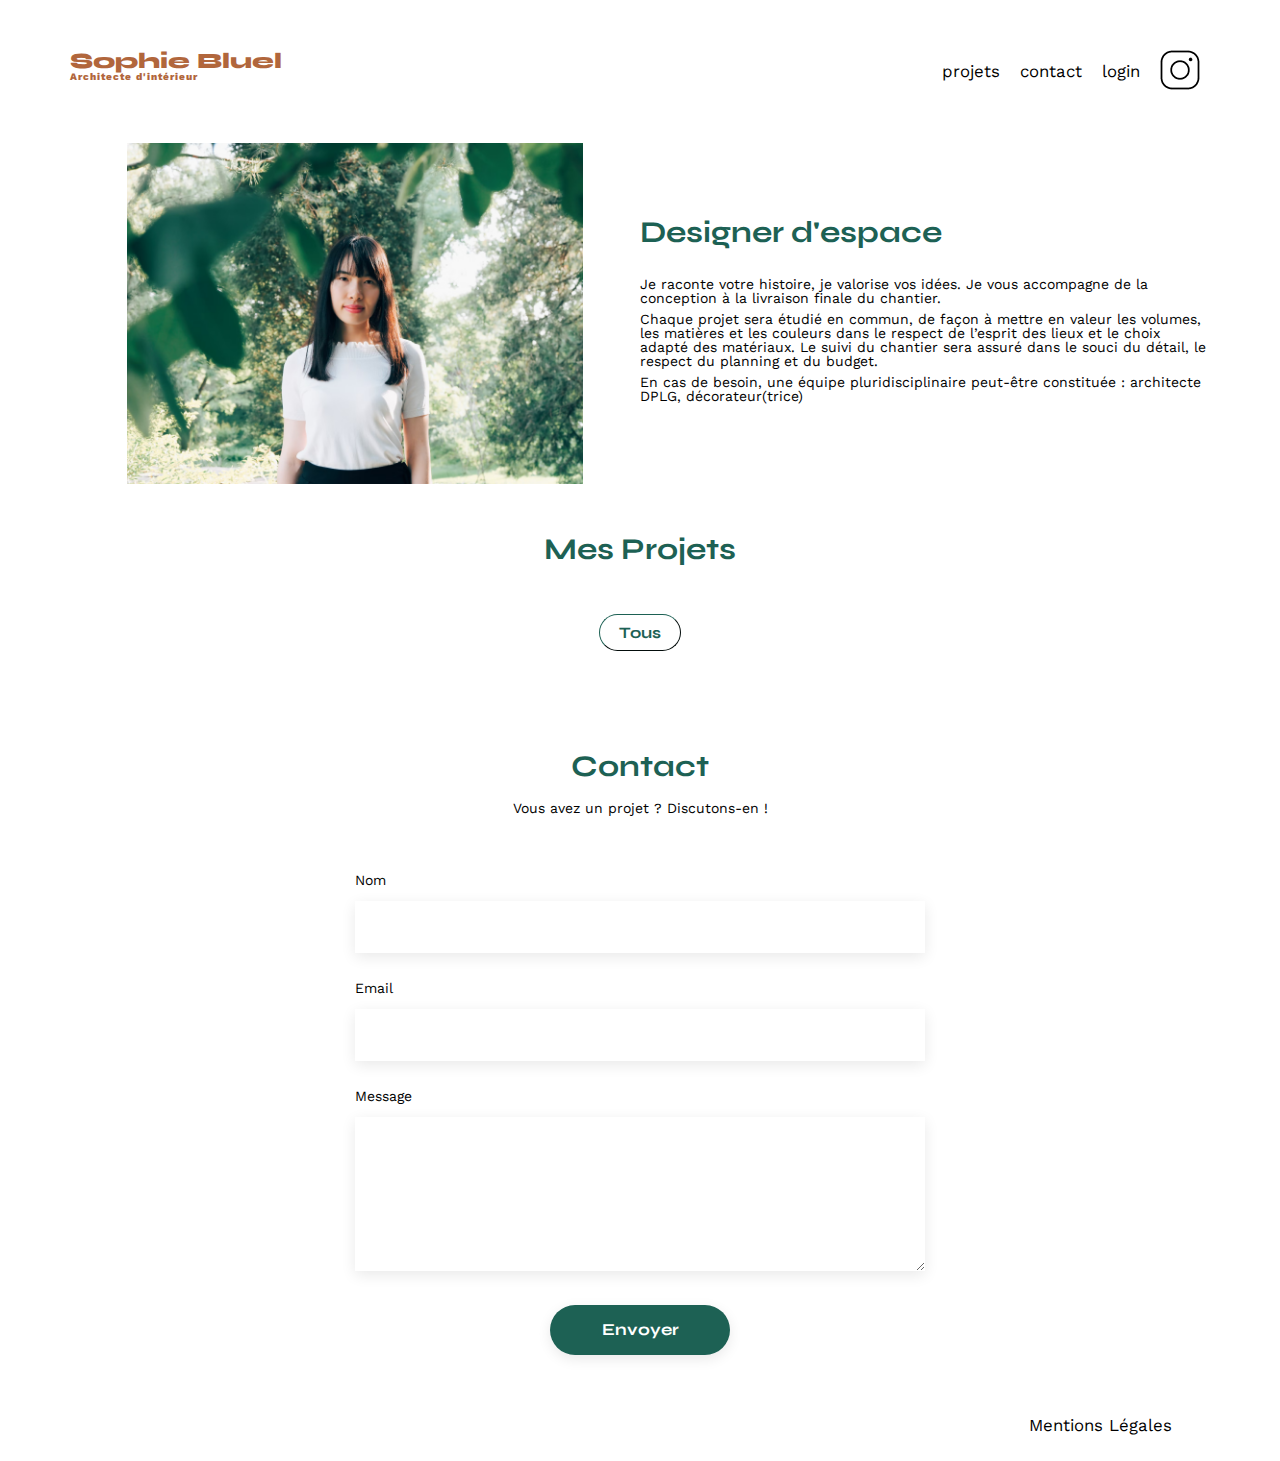
==== FrontEnd/index.html @ 41540726 "mise en marche des bouton de filtres" ====
<!DOCTYPE html>
<html lang="fr">
<head>
	<meta charset="UTF-8">
	<title>Sophie Bluel - Architecte d'intérieur</title>
	<meta name="viewport" content="width=device-width, initial-scale=1.0">
	<link rel="preconnect" href="https://fonts.googleapis.com">
	<link rel="preconnect" href="https://fonts.gstatic.com" crossorigin>
	<link href="https://fonts.googleapis.com/css2?family=Syne:wght@700;800&family=Work+Sans&display=swap" rel="stylesheet">
	<meta name="description" content="">
	<link rel="stylesheet" href="./assets/style.css">
</head>
<body>
<header>
	<h1>Sophie Bluel <span>Architecte d'intérieur</span></h1>
	<nav>
		<ul>
			<li>projets</li>
			<li>contact</li>
			<li>login</li>
			<li><img src="./assets/icons/instagram.png" alt="Instagram"></li>
		</ul>
	</nav>
</header>
<main>
	<section id="introduction">
		<figure>
			<img src="./assets/images/sophie-bluel.png" alt="">
		</figure>
		<article>
			<h2>Designer d'espace</h2>
			<p>Je raconte votre histoire, je valorise vos idées. Je vous accompagne de la conception à la livraison finale du chantier.</p>
			<p>Chaque projet sera étudié en commun, de façon à mettre en valeur les volumes, les matières et les couleurs dans le respect de l’esprit des lieux et le choix adapté des matériaux. Le suivi du chantier sera assuré dans le souci du détail, le respect du planning et du budget.</p>
			<p>En cas de besoin, une équipe pluridisciplinaire peut-être constituée : architecte DPLG, décorateur(trice)</p>
		</article>
	</section>
	<section id="portfolio">
		<h2>Mes Projets</h2>
		<div class="filters"><button class="btn" id="all" data-category-id="">Tous</button></div>
		<div class="gallery"></div>
	</section>
	<section id="contact">
		<h2>Contact</h2>
		<p>Vous avez un projet ? Discutons-en !</p>
		<form action="#" method="post">
			<label for="name">Nom</label>
			<input type="text" name="name" id="name">
			<label for="email">Email</label>
			<input type="email" name="email" id="email">
			<label for="message">Message</label>
			<textarea name="message" id="message" cols="30" rows="10"></textarea>
			<input type="submit" value="Envoyer">
		</form>
	</section>
</main>

<footer>
	<nav>
		<ul>
			<li>Mentions Légales</li>
		</ul>
	</nav>
</footer>
<script src="assets/js/script.js"></script>
</body>
</html>
---- FrontEnd/assets/style.css ----
/* http://meyerweb.com/eric/tools/css/reset/
   v2.0 | 20110126
   License: none (public domain)
*/

html, body, div, span, applet, object, iframe,
h1, h2, h3, h4, h5, h6, p, blockquote, pre,
a, abbr, acronym, address, big, cite, code,
del, dfn, em, img, ins, kbd, q, s, samp,
small, strike, strong, sub, sup, tt, var,
b, u, i, center,
dl, dt, dd, ol, ul, li,
fieldset, form, label, legend,
table, caption, tbody, tfoot, thead, tr, th, td,
article, aside, canvas, details, embed,
figure, figcaption, footer, header, hgroup,
menu, nav, output, ruby, section, summary,
time, mark, audio, video {
	margin: 0;
	padding: 0;
	border: 0;
	font-size: 100%;
	font: inherit;
	vertical-align: baseline;
}
/* HTML5 display-role reset for older browsers */
article, aside, details, figcaption, figure,
footer, header, hgroup, menu, nav, section {
	display: block;
}
body {
	line-height: 1;
}
ol, ul {
	list-style: none;
}
blockquote, q {
	quotes: none;
}
blockquote:before, blockquote:after,
q:before, q:after {
	content: '';
	content: none;
}
table {
	border-collapse: collapse;
	border-spacing: 0;
}
/** end reset css**/
body {
	max-width: 1140px;
	margin:auto;
	font-family: 'Work Sans' ;
	font-size: 14px;
}
header {
	display: flex;
	justify-content: space-between;
	margin: 50px 0
}
section {
	margin: 50px 0
}

h1{
	display: flex;
	flex-direction: column;
	font-family: 'Syne';
	font-size: 22px;
	font-weight: 800;
	color: #B1663C
}

h1 > span {
	font-family: 'Work Sans';
	font-size:10px;
	letter-spacing: 0.1em;
;
}

h2{
	font-family: 'Syne';
	font-weight: 700;
	font-size: 30px;
	color: #1D6154
}
nav ul {
	display: flex;
	align-items: center;
	list-style-type: none;

}
nav li {
	padding: 0 10px;
	font-size: 1.2em;
}

li:hover {
	color: #B1663C;
}
#introduction {
	display: flex;
	align-items: center;
}
#introduction figure {
	flex: 1
}
#introduction img {
	display: block;
	margin: auto;
	width: 80%;
}

#introduction article {
	flex: 1
}
#introduction h2 {
	margin-bottom: 1em;
}

#introduction p {
	margin-bottom: 0.5em;
}
#portfolio h2 {
	text-align: center;
	margin-bottom: 1em;
}

.filters{
	
	display: flex;
	justify-content: center;
	gap: 12px;
	margin: 50px;
}

.filters button{

	background-color:white;
	color:#1D6154;
	padding: 8px 19px;
	border-radius: 60px;
	border-color:#1D6154;
	border-width: 1px;
	font-size: 16px;
	font-family: 'Syne';
	font-weight: bold;
	cursor: pointer;
}

.filters button:hover{

	background-color: #1D6154;
	color: white;
}

.gallery{

	width: 100%;
	display: grid;
	grid-template-columns: 1fr 1fr 1fr;
	grid-column-gap: 20px;
	grid-row-gap: 20px;
}

.gallery img {
	width: 100%;

}

.removeImg{
	width: 0px;

}

.displayImg{

	width: 100%;
}

#contact {
	width: 50%;
margin: auto;
}
#contact > * {
	text-align: center;

}
#contact h2{
	margin-bottom: 20px;
}
#contact form {
	text-align: left;
	margin-top:30px;
	display: flex;
	flex-direction: column;
}

#contact input {
	height: 50px;
	font-size: 1.2em;
	border: none;
	box-shadow: 0px 4px 14px rgba(0, 0, 0, 0.09);
}
#contact label {
	margin: 2em 0 1em 0;
}
#contact textarea {
	border: none;
	box-shadow: 0px 4px 14px rgba(0, 0, 0, 0.09);
}

input[type="submit"]{
	font-family: 'Syne';
	font-weight: 700;
	color: white;
	background-color: #1D6154;
	margin : 2em auto ;
	width: 180px;
	text-align: center;
	border-radius: 60px ;
}

footer nav ul {
	display: flex;
	justify-content: flex-end;
	margin: 2em
}
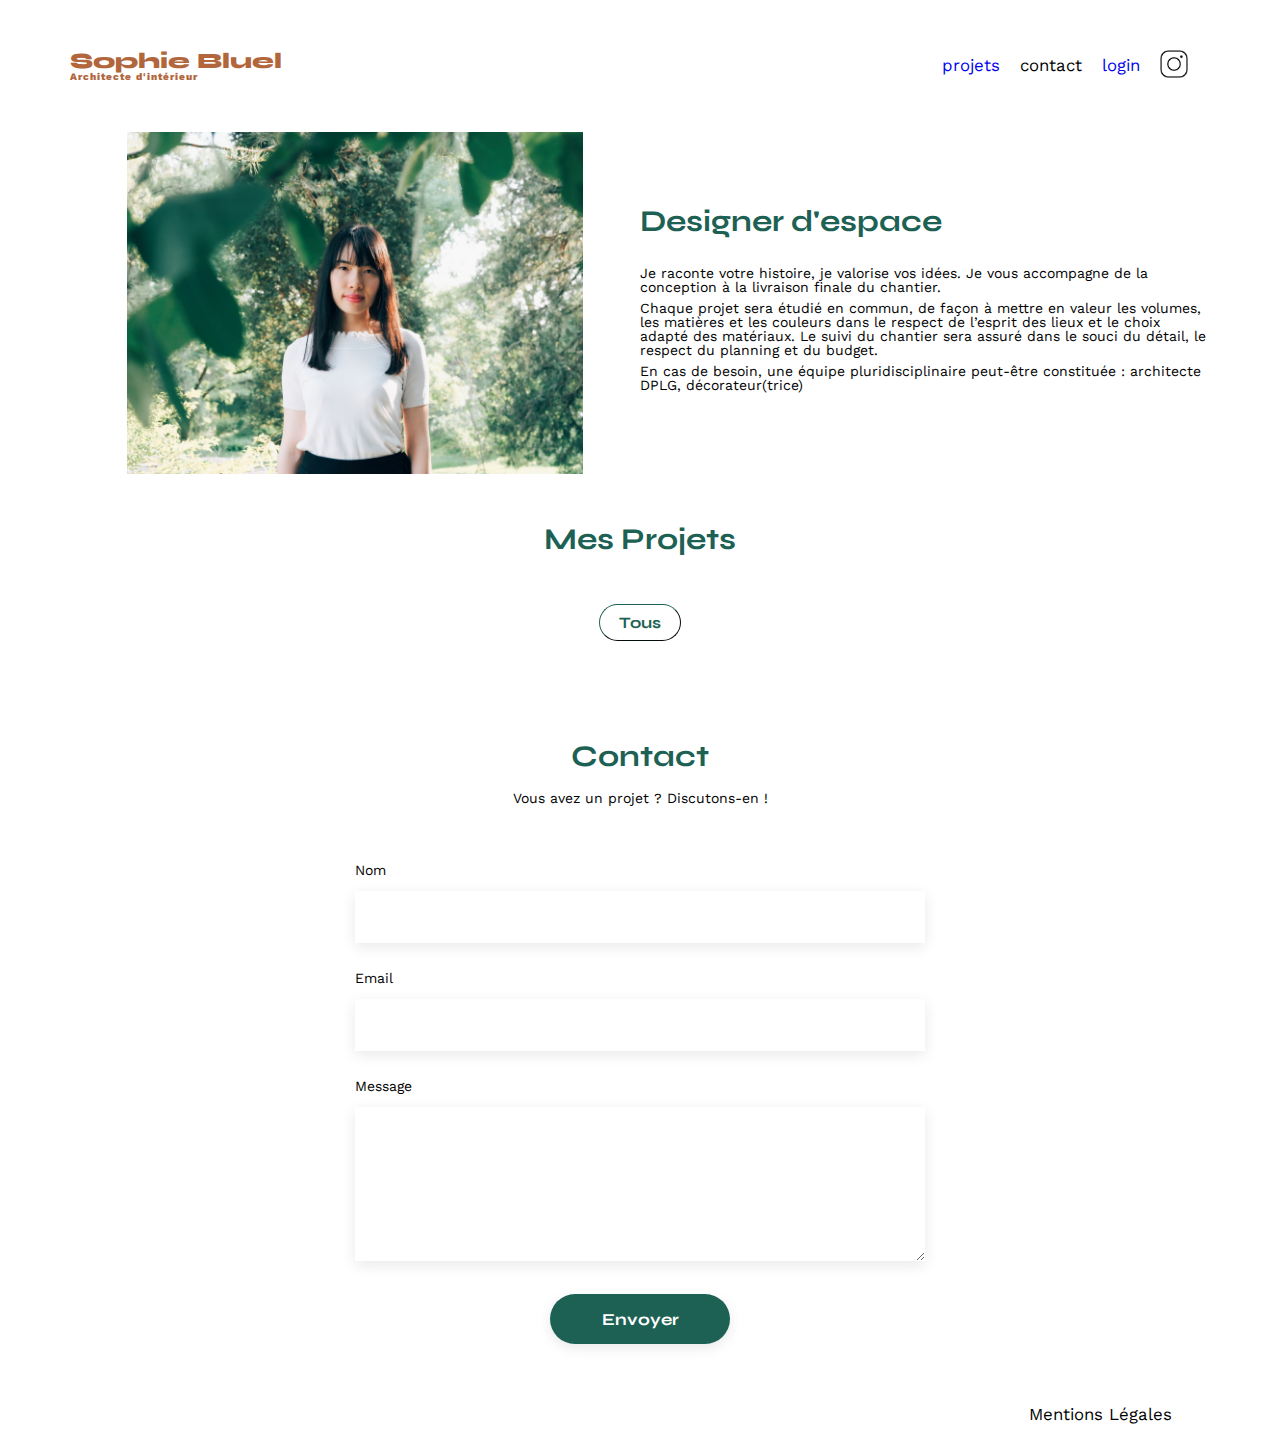
==== commit 85722fc7: "ajout de la page de login" ====
--- a/FrontEnd/index.html
+++ b/FrontEnd/index.html
@@ -15,10 +15,10 @@
 	<h1>Sophie Bluel <span>Architecte d'intérieur</span></h1>
 	<nav>
 		<ul>
-			<li>projets</li>
+			<li><a href="index.html">projets</a></li>
 			<li>contact</li>
-			<li>login</li>
-			<li><img src="./assets/icons/instagram.png" alt="Instagram"></li>
+			<li><a href="login.html">login</a></li>
+			<li><img class="ig-logo" src="./assets/icons/instagram.png" alt="Instagram"></li>
 		</ul>
 	</nav>
 </header>
--- a/FrontEnd/assets/style.css
+++ b/FrontEnd/assets/style.css
@@ -71,6 +71,10 @@
 	color: #B1663C
 }
 
+a {
+	text-decoration: none;
+}
+
 h1 > span {
 	font-family: 'Work Sans';
 	font-size:10px;
@@ -93,6 +97,10 @@
 nav li {
 	padding: 0 10px;
 	font-size: 1.2em;
+}
+
+.ig-logo {
+	width: 70%;
 }
 
 li:hover {
@@ -152,6 +160,7 @@
 
 	background-color: #1D6154;
 	color: white;
+	transition-duration: 0.6s;
 }
 
 .gallery{
@@ -209,6 +218,33 @@
 	border: none;
 	box-shadow: 0px 4px 14px rgba(0, 0, 0, 0.09);
 }
+.formlogin {
+	display: flex;
+	flex-direction: column;
+	align-items: center;
+	margin: 20%;
+}
+
+.logInput {
+	display: flex;
+	flex-direction: column;
+	align-items: center;
+	margin: 35px;
+}
+
+.mdpoublie {
+	text-decoration:underline;
+	color:#1D6154;
+}
+
+.logchamp {
+	height: 51px;
+	font-size: 1.2em;
+	border: none;
+	box-shadow: 0px 4px 14px rgba(0, 0, 0, 0.09);
+	margin: 7px;
+	width: 379px;
+}
 
 input[type="submit"]{
 	font-family: 'Syne';
@@ -217,6 +253,7 @@
 	background-color: #1D6154;
 	margin : 2em auto ;
 	width: 180px;
+	height: 40px;
 	text-align: center;
 	border-radius: 60px ;
 }
@@ -227,3 +264,8 @@
 	margin: 2em
 }
 
+footer .Mentionslegal {
+	display: flex;
+	flex-direction: row-reverse;
+}
+
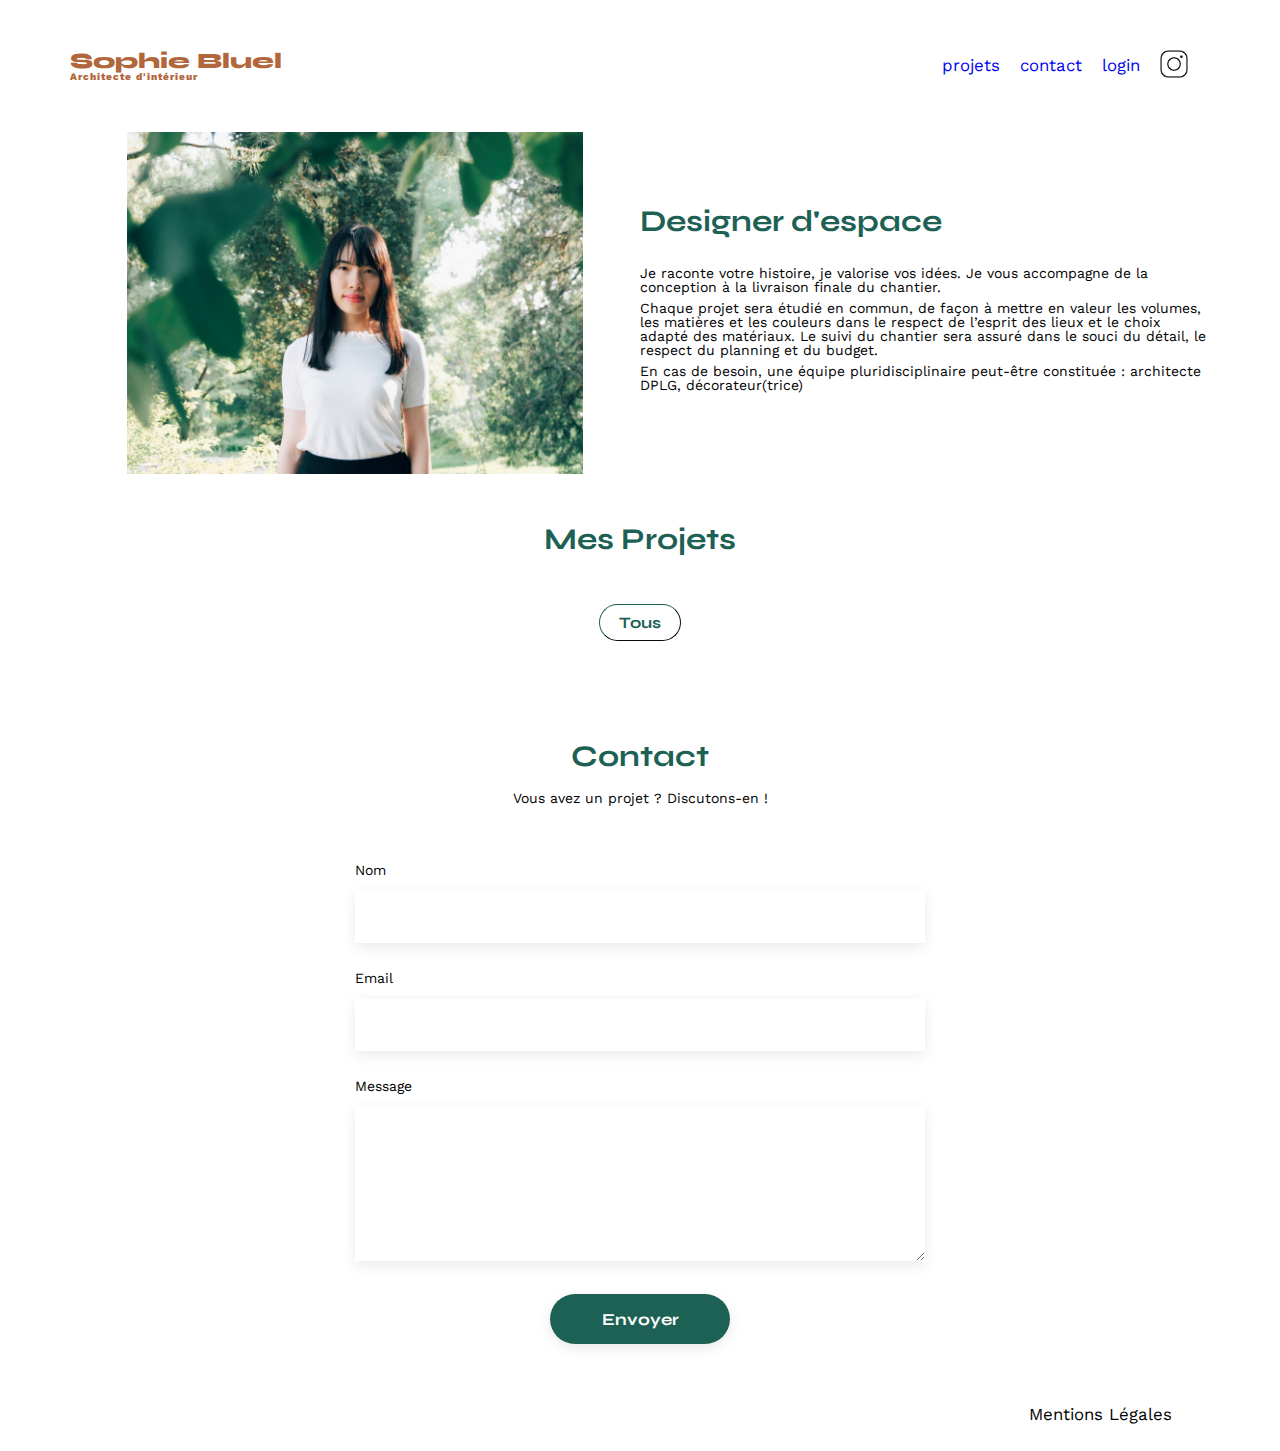
==== commit 4aa9ed1c: "mise en marche des liens des nav" ====
--- a/FrontEnd/index.html
+++ b/FrontEnd/index.html
@@ -16,7 +16,7 @@
 	<nav>
 		<ul>
 			<li><a href="index.html">projets</a></li>
-			<li>contact</li>
+			<li><a href="#contact">contact</a></li>
 			<li><a href="login.html">login</a></li>
 			<li><img class="ig-logo" src="./assets/icons/instagram.png" alt="Instagram"></li>
 		</ul>
--- a/FrontEnd/assets/style.css
+++ b/FrontEnd/assets/style.css
@@ -160,7 +160,7 @@
 
 	background-color: #1D6154;
 	color: white;
-	transition-duration: 0.6s;
+	transition-duration: 0.7s;
 }
 
 .gallery{
@@ -256,6 +256,7 @@
 	height: 40px;
 	text-align: center;
 	border-radius: 60px ;
+	cursor: pointer;
 }
 
 footer nav ul {
@@ -263,9 +264,3 @@
 	justify-content: flex-end;
 	margin: 2em
 }
-
-footer .Mentionslegal {
-	display: flex;
-	flex-direction: row-reverse;
-}
-
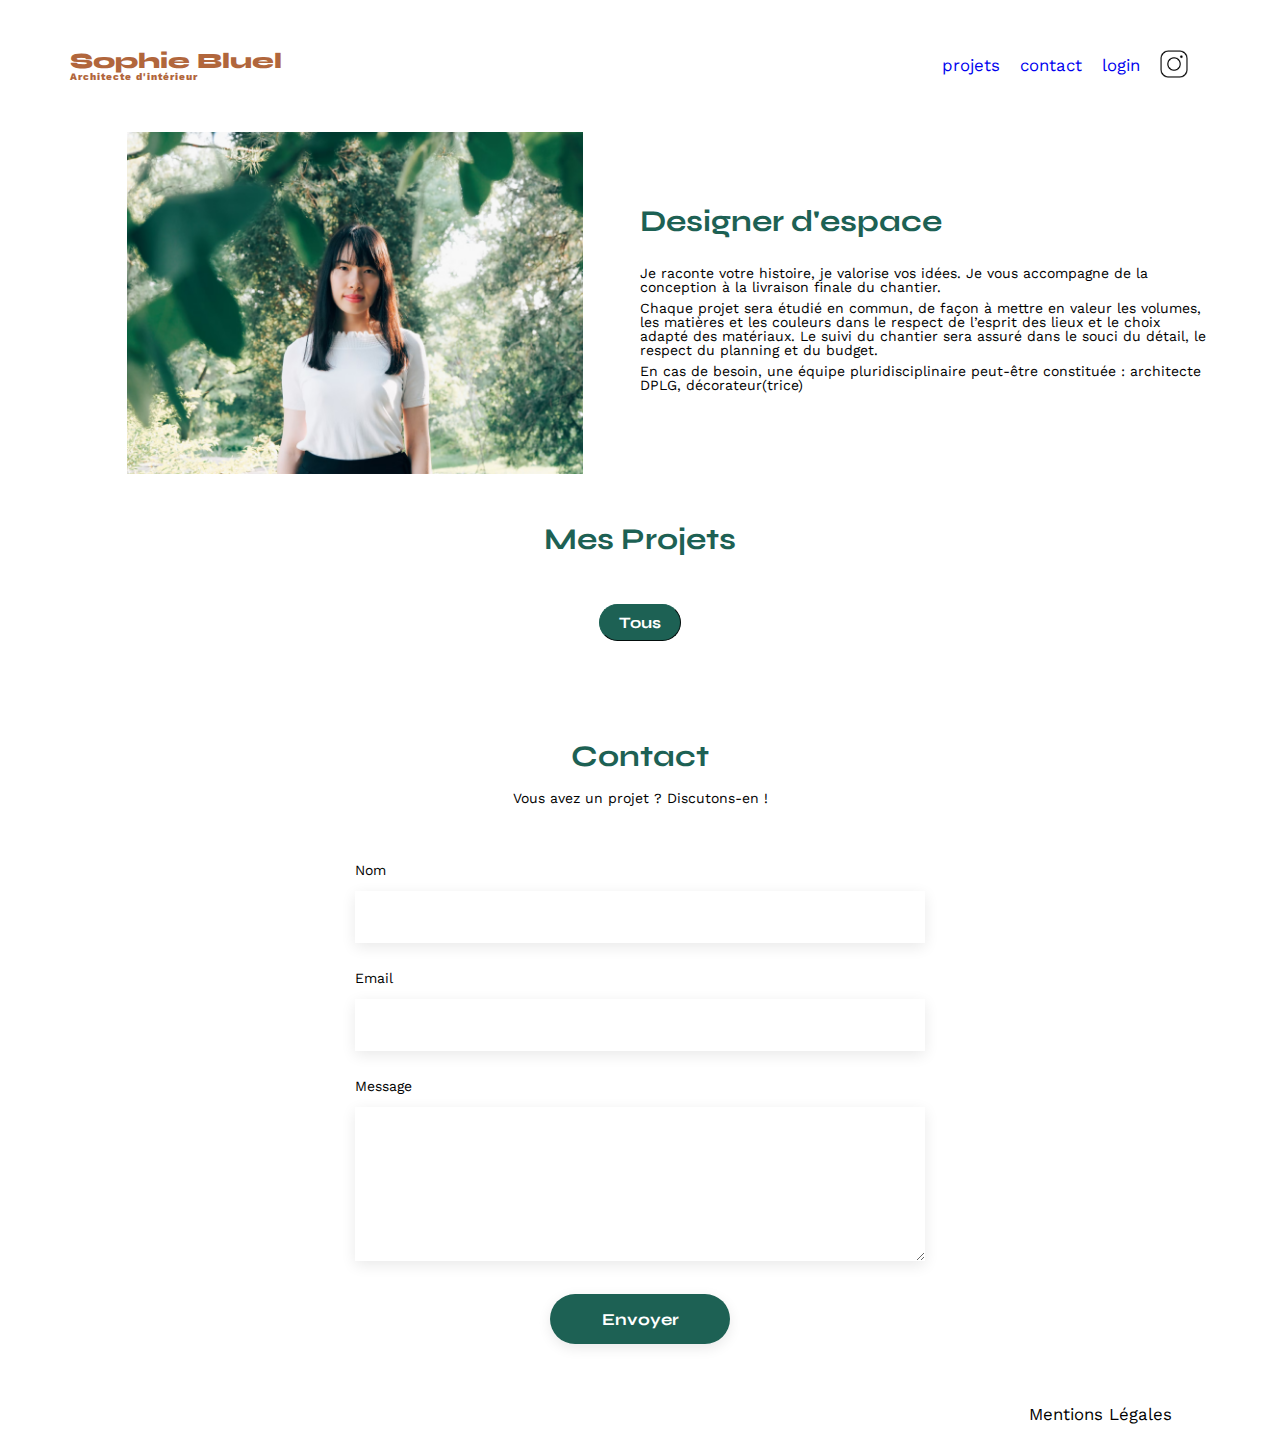
==== commit be7f7960: "avant mise en marche du login" ====
--- a/FrontEnd/index.html
+++ b/FrontEnd/index.html
@@ -36,7 +36,7 @@
 	</section>
 	<section id="portfolio">
 		<h2>Mes Projets</h2>
-		<div class="filters"><button class="btn" id="all" data-category-id="">Tous</button></div>
+		<div class="filters"><button class="btn active" id="all" data-category-id="">Tous</button></div>
 		<div class="gallery"></div>
 	</section>
 	<section id="contact">
--- a/FrontEnd/assets/style.css
+++ b/FrontEnd/assets/style.css
@@ -163,6 +163,46 @@
 	transition-duration: 0.7s;
 }
 
+.filters button.active{
+
+	background-color: #1D6154;
+	color: white;
+}
+
+@keyframes amjed {
+
+	0% {
+		transform: translateY(0px);
+	}
+
+	50% {
+		transform: translateY(-10px);
+	}
+
+	100% {
+		transform: translateY(0px);
+	}
+}
+
+@keyframes anim {
+	0% {
+		opacity: 1;
+	}
+
+	100% {
+		opacity: 0;
+		display: none;
+	}
+}
+
+.active-transition{
+	animation: amjed 0.3s ease-in-out forwards;
+}
+
+figure.display-transition {
+	animation: anim 0.2s ease-in-out forwards;
+}
+
 .gallery{
 
 	width: 100%;
